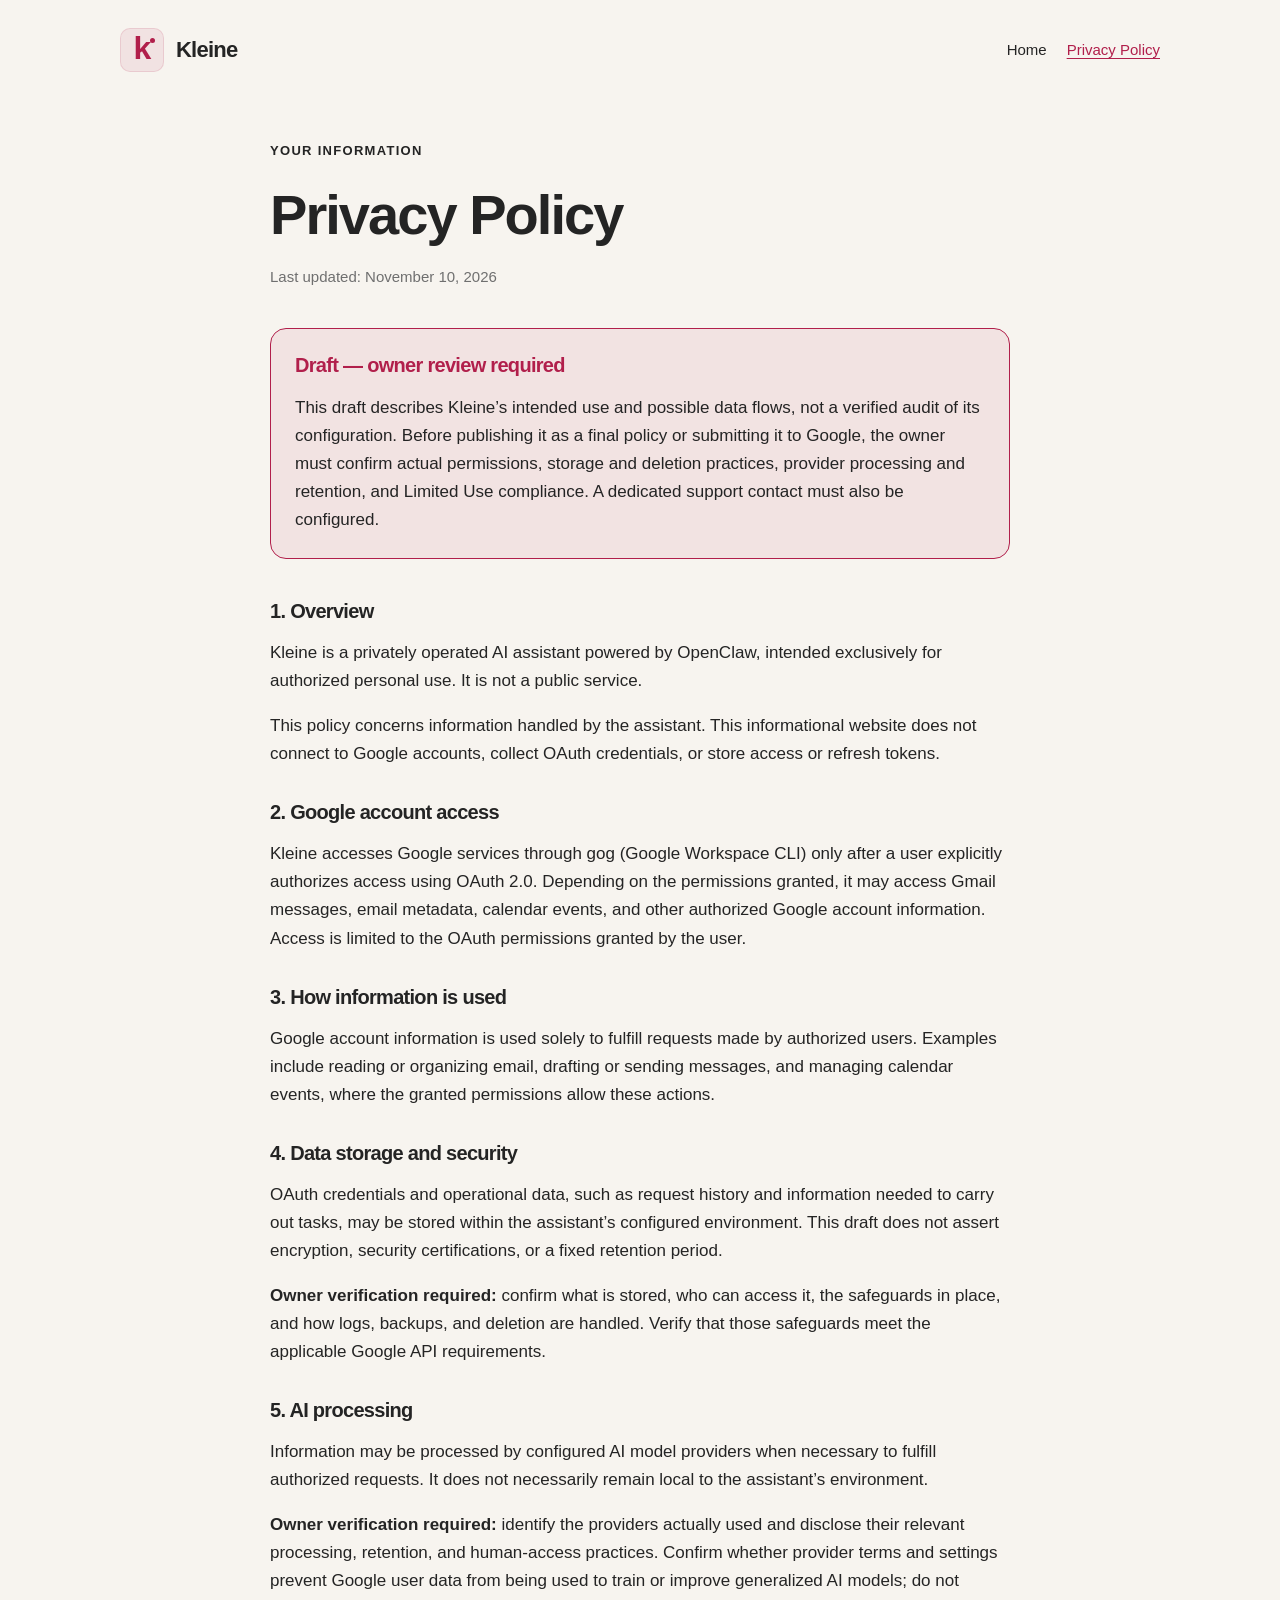
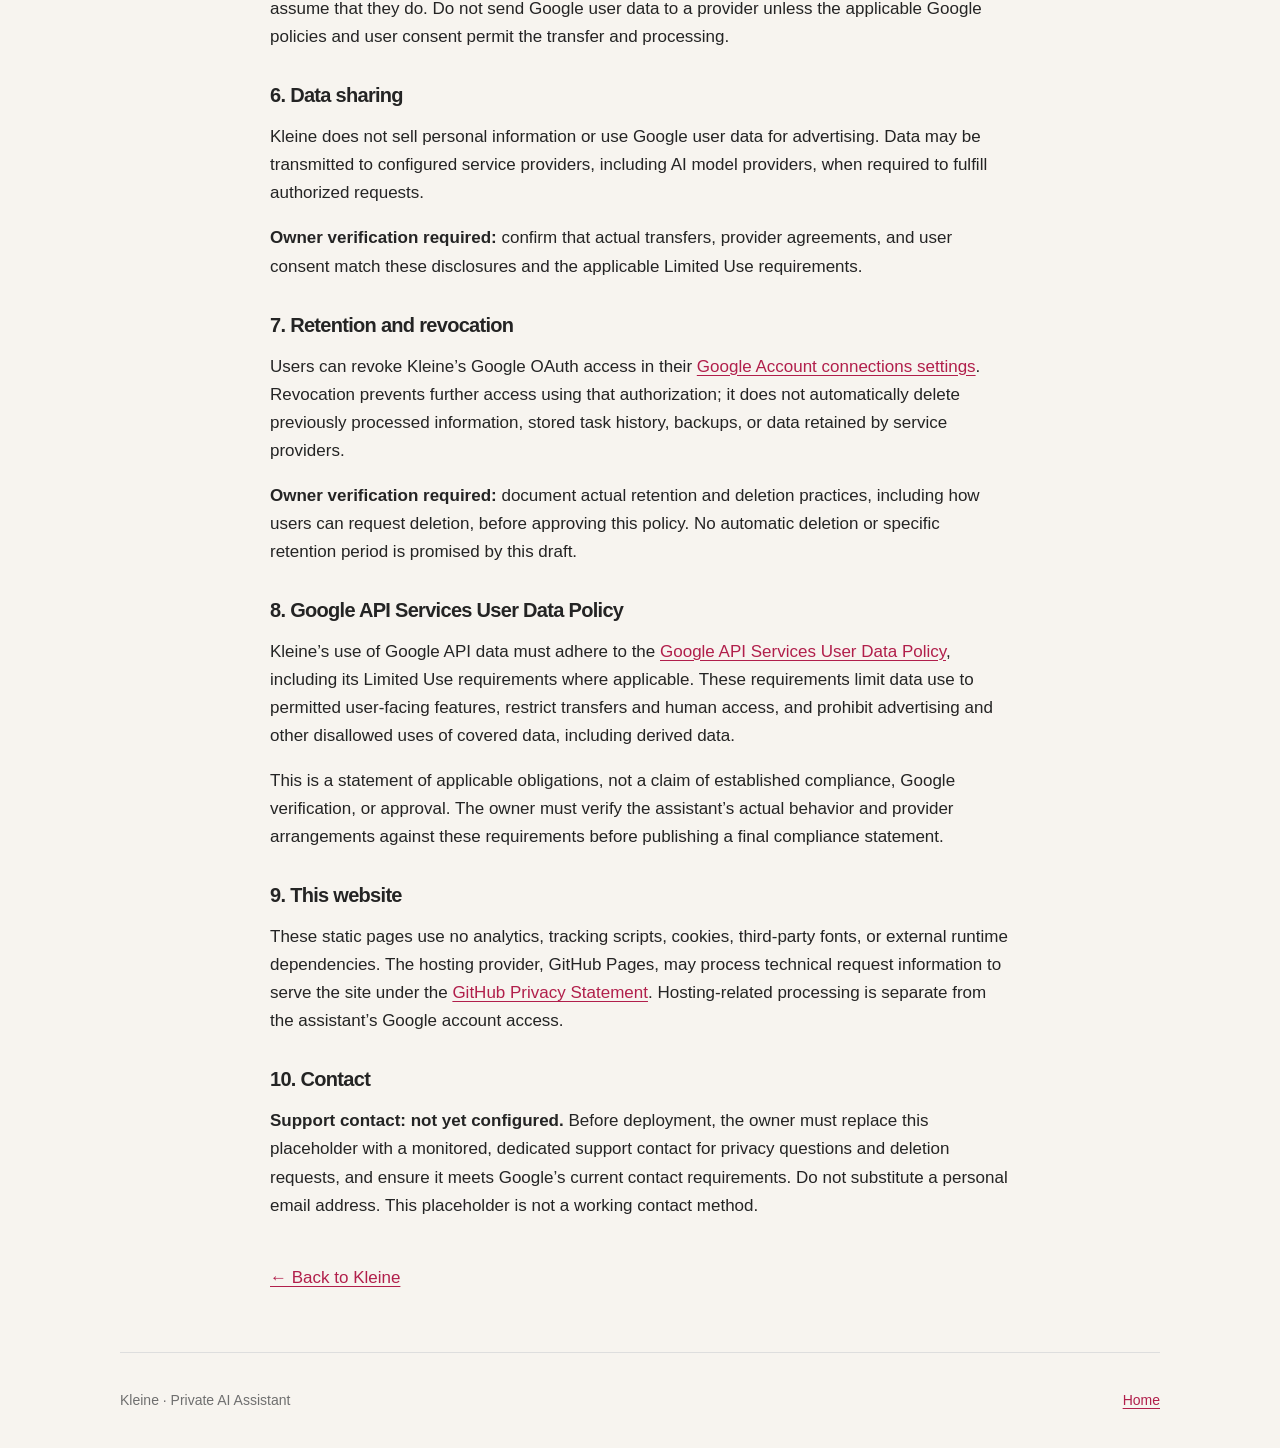
==== privacy/index.html @ 105aab3a "Create minimal Kleine OAuth branding website Co-authored-by: Copilot <223556219+Copilot@users.norepl" ====
<!doctype html>
<html lang="en">
  <head>
    <meta charset="utf-8">
    <meta name="viewport" content="width=device-width, initial-scale=1">
    <title>Privacy Policy — Kleine</title>
    <meta name="description" content="Draft privacy policy for Kleine: Google account access, information use, storage, AI processing, sharing, retention, and revocation. Requires owner review.">
    <meta name="color-scheme" content="light dark">
    <meta property="og:type" content="website">
    <meta property="og:locale" content="en_US">
    <meta property="og:site_name" content="Kleine">
    <meta property="og:title" content="Privacy Policy — Kleine">
    <meta property="og:description" content="How Kleine handles Google account information. Draft requiring owner review before publication as a final policy.">
    <script>
      (() => {
        const param = new URLSearchParams(window.location.search).get("scoutTheme");
        const theme =
          param || (window.matchMedia("(prefers-color-scheme: dark)").matches ? "dark" : "light");
        document.documentElement.setAttribute("data-theme", theme);
      })();
    </script>
    <link rel="icon" href="../assets/favicon.svg" type="image/svg+xml">
    <link rel="stylesheet" href="../assets/styles.css">
  </head>
  <body>
    <a class="skip-link" href="#main">Skip to content</a>
    <header class="site-header">
      <a class="brand" href="../" aria-label="Kleine home">
        <span class="brand-mark" aria-hidden="true">k<span></span></span>
        <span>Kleine</span>
      </a>
      <nav aria-label="Main navigation">
        <a href="../">Home</a>
        <a href="./" aria-current="page">Privacy Policy</a>
      </nav>
    </header>

    <main id="main" class="policy">
      <header class="policy-header">
        <p class="eyebrow">Your information</p>
        <h1>Privacy Policy</h1>
        <p class="updated">Last updated: <time datetime="2026-11-10">November 10, 2026</time></p>
      </header>

      <aside class="review-notice" aria-labelledby="review-title">
        <h2 id="review-title">Draft &mdash; owner review required</h2>
        <p>This draft describes Kleine&rsquo;s intended use and possible data flows, not a
          verified audit of its configuration. Before publishing it as a final policy or
          submitting it to Google, the owner must confirm actual permissions, storage and
          deletion practices, provider processing and retention, and Limited Use compliance.
          A dedicated support contact must also be configured.</p>
      </aside>

      <section aria-labelledby="overview">
        <h2 id="overview">1. Overview</h2>
        <p>Kleine is a privately operated AI assistant powered by OpenClaw, intended
          exclusively for authorized personal use. It is not a public service.</p>
        <p>This policy concerns information handled by the assistant. This informational
          website does not connect to Google accounts, collect OAuth credentials, or
          store access or refresh tokens.</p>
      </section>

      <section aria-labelledby="access">
        <h2 id="access">2. Google account access</h2>
        <p>Kleine accesses Google services through gog (Google Workspace CLI) only after
          a user explicitly authorizes access using OAuth 2.0. Depending on the permissions
          granted, it may access Gmail messages, email metadata, calendar events, and other
          authorized Google account information. Access is limited to the OAuth permissions
          granted by the user.</p>
      </section>

      <section aria-labelledby="use">
        <h2 id="use">3. How information is used</h2>
        <p>Google account information is used solely to fulfill requests made by authorized
          users. Examples include reading or organizing email, drafting or sending messages,
          and managing calendar events, where the granted permissions allow these actions.</p>
      </section>

      <section aria-labelledby="storage">
        <h2 id="storage">4. Data storage and security</h2>
        <p>OAuth credentials and operational data, such as request history and information
          needed to carry out tasks, may be stored within the assistant&rsquo;s configured
          environment. This draft does not assert encryption, security certifications, or
          a fixed retention period.</p>
        <p><strong>Owner verification required:</strong> confirm what is stored, who can
          access it, the safeguards in place, and how logs, backups, and deletion are handled.
          Verify that those safeguards meet the applicable Google API requirements.</p>
      </section>

      <section aria-labelledby="ai">
        <h2 id="ai">5. AI processing</h2>
        <p>Information may be processed by configured AI model providers when necessary
          to fulfill authorized requests. It does not necessarily remain local to the
          assistant&rsquo;s environment.</p>
        <p><strong>Owner verification required:</strong> identify the providers actually
          used and disclose their relevant processing, retention, and human-access practices.
          Confirm whether provider terms and settings prevent Google user data from being
          used to train or improve generalized AI models; do not assume that they do.
          Do not send Google user data to a provider unless the applicable Google policies
          and user consent permit the transfer and processing.</p>
      </section>

      <section aria-labelledby="sharing">
        <h2 id="sharing">6. Data sharing</h2>
        <p>Kleine does not sell personal information or use Google user data for advertising.
          Data may be transmitted to configured service providers, including AI model
          providers, when required to fulfill authorized requests.</p>
        <p><strong>Owner verification required:</strong> confirm that actual transfers,
          provider agreements, and user consent match these disclosures and the applicable
          Limited Use requirements.</p>
      </section>

      <section aria-labelledby="retention">
        <h2 id="retention">7. Retention and revocation</h2>
        <p>Users can revoke Kleine&rsquo;s Google OAuth access in their
          <a href="https://myaccount.google.com/connections">Google Account connections settings</a>.
          Revocation prevents further access using that authorization; it does not
          automatically delete previously processed information, stored task history,
          backups, or data retained by service providers.</p>
        <p><strong>Owner verification required:</strong> document actual retention and
          deletion practices, including how users can request deletion, before approving
          this policy. No automatic deletion or specific retention period is promised
          by this draft.</p>
      </section>

      <section aria-labelledby="google-policy">
        <h2 id="google-policy">8. Google API Services User Data Policy</h2>
        <p>Kleine&rsquo;s use of Google API data must adhere to the
          <a href="https://developers.google.com/terms/api-services-user-data-policy">Google
          API Services User Data Policy</a>, including its Limited Use requirements
          where applicable. These requirements limit data use to permitted user-facing
          features, restrict transfers and human access, and prohibit advertising and
          other disallowed uses of covered data, including derived data.</p>
        <p>This is a statement of applicable obligations, not a claim of established
          compliance, Google verification, or approval. The owner must verify the
          assistant&rsquo;s actual behavior and provider arrangements against these
          requirements before publishing a final compliance statement.</p>
      </section>

      <section aria-labelledby="website">
        <h2 id="website">9. This website</h2>
        <p>These static pages use no analytics, tracking scripts, cookies, third-party
          fonts, or external runtime dependencies. The hosting provider, GitHub Pages,
          may process technical request information to serve the site under the
          <a href="https://docs.github.com/en/site-policy/privacy-policies/github-privacy-statement">GitHub Privacy Statement</a>.
          Hosting-related processing is separate from the assistant&rsquo;s Google account access.</p>
      </section>

      <section aria-labelledby="contact">
        <h2 id="contact">10. Contact</h2>
        <p><strong>Support contact: not yet configured.</strong> Before deployment, the
          owner must replace this placeholder with a monitored, dedicated support contact
          for privacy questions and deletion requests, and ensure it meets Google&rsquo;s
          current contact requirements. Do not substitute a personal email address.
          This placeholder is not a working contact method.</p>
      </section>

      <a class="back-link" href="../">&larr; Back to Kleine</a>
    </main>

    <footer class="site-footer">
      <p>Kleine &middot; Private AI Assistant</p>
      <a href="../">Home</a>
    </footer>
  </body>
</html>
---- assets/styles.css ----
:root {
  color-scheme: light;
  --cp-bg: #f7f4ef;
  --cp-bg-elevated: #fcfbf8;
  --cp-surface: #ffffff;
  --cp-surface-soft: #f5f5f5;
  --cp-border: #dedede;
  --cp-border-strong: #919191;
  --cp-text: #242424;
  --cp-text-muted: #5c5c5c;
  --cp-text-soft: #6f6f6f;
  --cp-accent: #b11f4b;
  --cp-accent-hover: #9a1a41;
  --cp-accent-soft: rgba(177, 31, 75, 0.08);
  --cp-accent-fg: #ffffff;
  --cp-success: #16a34a;
  --cp-danger: #dc2626;
  --cp-warning: #f59e0b;
  --cp-link: #0078d4;
  --cp-shadow: 0 18px 48px rgba(0, 0, 0, 0.12);
  --cp-overlay: rgba(255, 255, 255, 0.8);
  --cp-panel: rgba(255, 255, 255, 0.86);
  --cp-panel-strong: rgba(255, 255, 255, 0.96);
  --cp-sheen: rgba(255, 255, 255, 0.55);
  --cp-highlight: rgba(177, 31, 75, 0.12);
}

html[data-theme="dark"] {
  color-scheme: dark;
  --cp-bg: #3d3b3a;
  --cp-bg-elevated: #343231;
  --cp-surface: #292929;
  --cp-surface-soft: #2e2e2e;
  --cp-border: #474747;
  --cp-border-strong: #5f5f5f;
  --cp-text: #dedede;
  --cp-text-muted: #919191;
  --cp-text-soft: #b0b0b0;
  --cp-accent: #fd8ea1;
  --cp-accent-hover: #fb7b91;
  --cp-accent-soft: rgba(253, 142, 161, 0.14);
  --cp-accent-fg: #1a1a1a;
  --cp-success: #4ade80;
  --cp-danger: #f87171;
  --cp-warning: #fbbf24;
  --cp-link: #4da6ff;
  --cp-shadow: 0 18px 48px rgba(0, 0, 0, 0.32);
  --cp-overlay: rgba(41, 41, 41, 0.88);
  --cp-panel: rgba(41, 41, 41, 0.72);
  --cp-panel-strong: rgba(41, 41, 41, 0.96);
  --cp-sheen: rgba(255, 255, 255, 0.04);
  --cp-highlight: rgba(253, 142, 161, 0.12);
}

@media (prefers-color-scheme: dark) {
  html:not([data-theme]) {
    color-scheme: dark;
    --cp-bg: #3d3b3a;
    --cp-bg-elevated: #343231;
    --cp-surface: #292929;
    --cp-border: #474747;
    --cp-text: #dedede;
    --cp-text-soft: #b0b0b0;
    --cp-accent: #fd8ea1;
    --cp-accent-hover: #fb7b91;
    --cp-accent-soft: rgba(253, 142, 161, 0.14);
    --cp-highlight: rgba(253, 142, 161, 0.12);
  }
}

* {
  box-sizing: border-box;
}

body {
  margin: 0;
  min-height: 100vh;
  display: flex;
  flex-direction: column;
  background: var(--cp-bg);
  color: var(--cp-text);
  font-family: "Segoe UI", Aptos, Calibri, -apple-system, BlinkMacSystemFont, sans-serif;
  font-size: 1.0625rem;
  line-height: 1.65;
  overflow-wrap: break-word;
}

a {
  color: var(--cp-accent);
  text-underline-offset: 0.2em;
}

a:hover {
  color: var(--cp-text);
  text-decoration-thickness: 0.12em;
}

a:focus-visible {
  outline: 3px solid var(--cp-accent);
  outline-offset: 5px;
  border-radius: 4px;
}

.skip-link {
  position: absolute;
  top: 12px;
  left: 16px;
  z-index: 1;
  padding: 8px 16px;
  background: var(--cp-surface);
  transform: translateY(-200%);
}

.skip-link:focus {
  transform: translateY(0);
}

.site-header,
main,
.site-footer {
  width: min(100% - 48px, 1040px);
  margin-inline: auto;
}

.site-header {
  display: flex;
  flex-wrap: wrap;
  align-items: center;
  justify-content: space-between;
  gap: 16px 24px;
  padding-block: 28px;
}

.brand {
  display: inline-flex;
  align-items: center;
  gap: 12px;
  color: var(--cp-text);
  font-size: 1.375rem;
  font-weight: 700;
  text-decoration: none;
  letter-spacing: -0.035em;
}

.brand-mark {
  position: relative;
  display: grid;
  place-items: center;
  width: 44px;
  height: 44px;
  padding-bottom: 4px;
  border: 1px solid var(--cp-highlight);
  border-radius: 0.625rem;
  background: var(--cp-accent-soft);
  color: var(--cp-accent);
  font-size: 2rem;
  font-weight: 600;
  line-height: 1;
}

.brand-mark span {
  position: absolute;
  top: 9px;
  right: 8px;
  width: 5px;
  height: 5px;
  border-radius: 50%;
  background: var(--cp-accent);
}

nav {
  display: flex;
  flex-wrap: wrap;
  gap: 4px 20px;
}

nav a {
  display: inline-flex;
  align-items: center;
  min-height: 44px;
  color: var(--cp-text);
  font-size: 0.9375rem;
  text-decoration: none;
}

nav a[aria-current="page"] {
  color: var(--cp-accent);
  text-decoration: underline;
}

main {
  flex: 1;
}

h1,
h2,
p {
  margin-top: 0;
}

h1,
h2 {
  line-height: 1.2;
  letter-spacing: -0.035em;
}

h2 {
  font-size: 1.25rem;
}

.hero {
  margin-block: 24px 40px;
  padding: clamp(40px, 7vw, 80px) 24px;
  border: 1px solid var(--cp-border);
  border-radius: 16px;
  background: linear-gradient(145deg, var(--cp-bg-elevated), var(--cp-accent-soft));
  text-align: center;
}

.eyebrow {
  margin-bottom: 20px;
  color: var(--cp-text);
  font-size: 0.8125rem;
  font-weight: 700;
  letter-spacing: 0.1em;
  text-transform: uppercase;
}

.hero h1 {
  margin-bottom: 16px;
  font-size: clamp(3.75rem, 11vw, 6.5rem);
  font-weight: 650;
  letter-spacing: -0.065em;
}

.tagline {
  margin-bottom: 24px;
  font-size: clamp(1.375rem, 4vw, 2rem);
  line-height: 1.3;
  letter-spacing: -0.025em;
}

.hero-description {
  max-width: 500px;
  margin: 0 auto 24px;
}

.name-note {
  margin-bottom: 0;
  color: var(--cp-text);
  font-size: 0.9375rem;
}

.feature-grid {
  display: grid;
  grid-template-columns: repeat(3, minmax(0, 1fr));
  gap: 20px;
}

.card {
  padding: 28px;
  border: 1px solid var(--cp-border);
  border-radius: 16px;
  background: var(--cp-bg-elevated);
}

.card-label {
  display: block;
  margin-bottom: 20px;
  color: var(--cp-accent);
  font-size: 0.8125rem;
  font-weight: 700;
}

.card h2 {
  margin-bottom: 12px;
}

.card p {
  margin-bottom: 0;
  font-size: 1rem;
}

.private-note {
  display: flex;
  align-items: center;
  justify-content: space-between;
  gap: 24px;
  padding: 48px 0;
}

.private-note div {
  max-width: 620px;
}

.private-note h2 {
  margin-bottom: 12px;
}

.private-note p {
  margin-bottom: 0;
  font-size: 1rem;
}

.policy-link {
  flex-shrink: 0;
  padding-block: 12px;
  font-size: 1rem;
  font-weight: 600;
}

.site-footer {
  display: flex;
  flex-wrap: wrap;
  justify-content: space-between;
  align-items: center;
  gap: 8px 24px;
  padding-block: 24px;
  border-top: 1px solid var(--cp-border);
  color: var(--cp-text-soft);
  font-size: 0.875rem;
}

.site-footer p {
  margin-bottom: 0;
}

.site-footer a {
  padding-block: 12px;
}

.policy {
  max-width: 740px;
  padding-bottom: 48px;
}

.policy-header {
  padding-block: 40px 24px;
}

.policy-header h1 {
  margin-bottom: 16px;
  font-size: clamp(2.5rem, 7vw, 3.5rem);
}

.updated {
  color: var(--cp-text-soft);
  font-size: 0.9375rem;
}

.review-notice {
  margin-bottom: 40px;
  padding: 24px;
  border: 1px solid var(--cp-accent);
  border-radius: 16px;
  background: var(--cp-accent-soft);
}

.review-notice h2 {
  color: var(--cp-accent);
}

.review-notice p {
  margin-bottom: 0;
}

.policy section {
  margin-bottom: 32px;
}

.policy section h2 {
  margin-bottom: 16px;
}

.back-link {
  display: inline-block;
  padding-block: 12px;
}

@media (max-width: 760px) {
  .feature-grid {
    grid-template-columns: 1fr;
  }

  .private-note {
    align-items: flex-start;
    flex-direction: column;
    gap: 12px;
  }
}

@media (max-width: 400px) {
  .site-header,
  main,
  .site-footer {
    width: calc(100% - 32px);
  }

  .site-header {
    padding-block: 20px;
  }

  .hero {
    margin-top: 12px;
    padding-inline: 16px;
  }
}
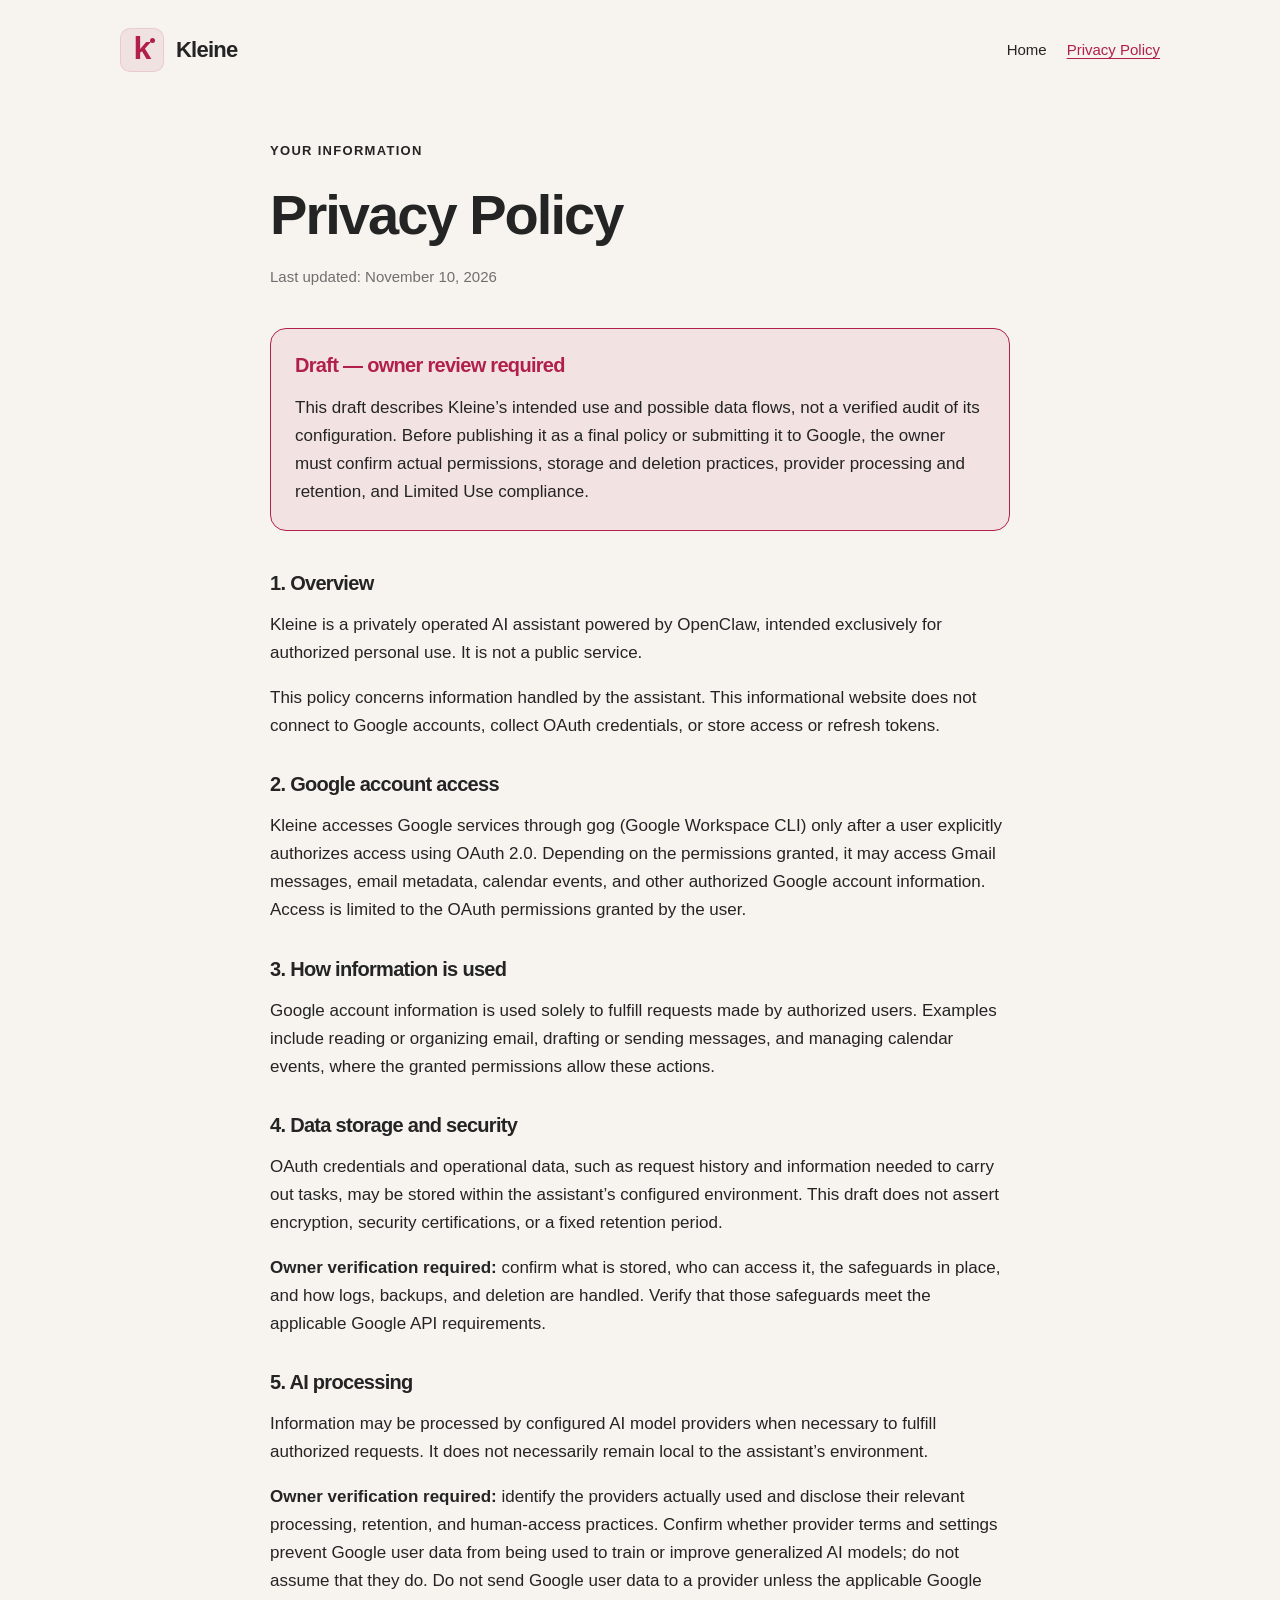
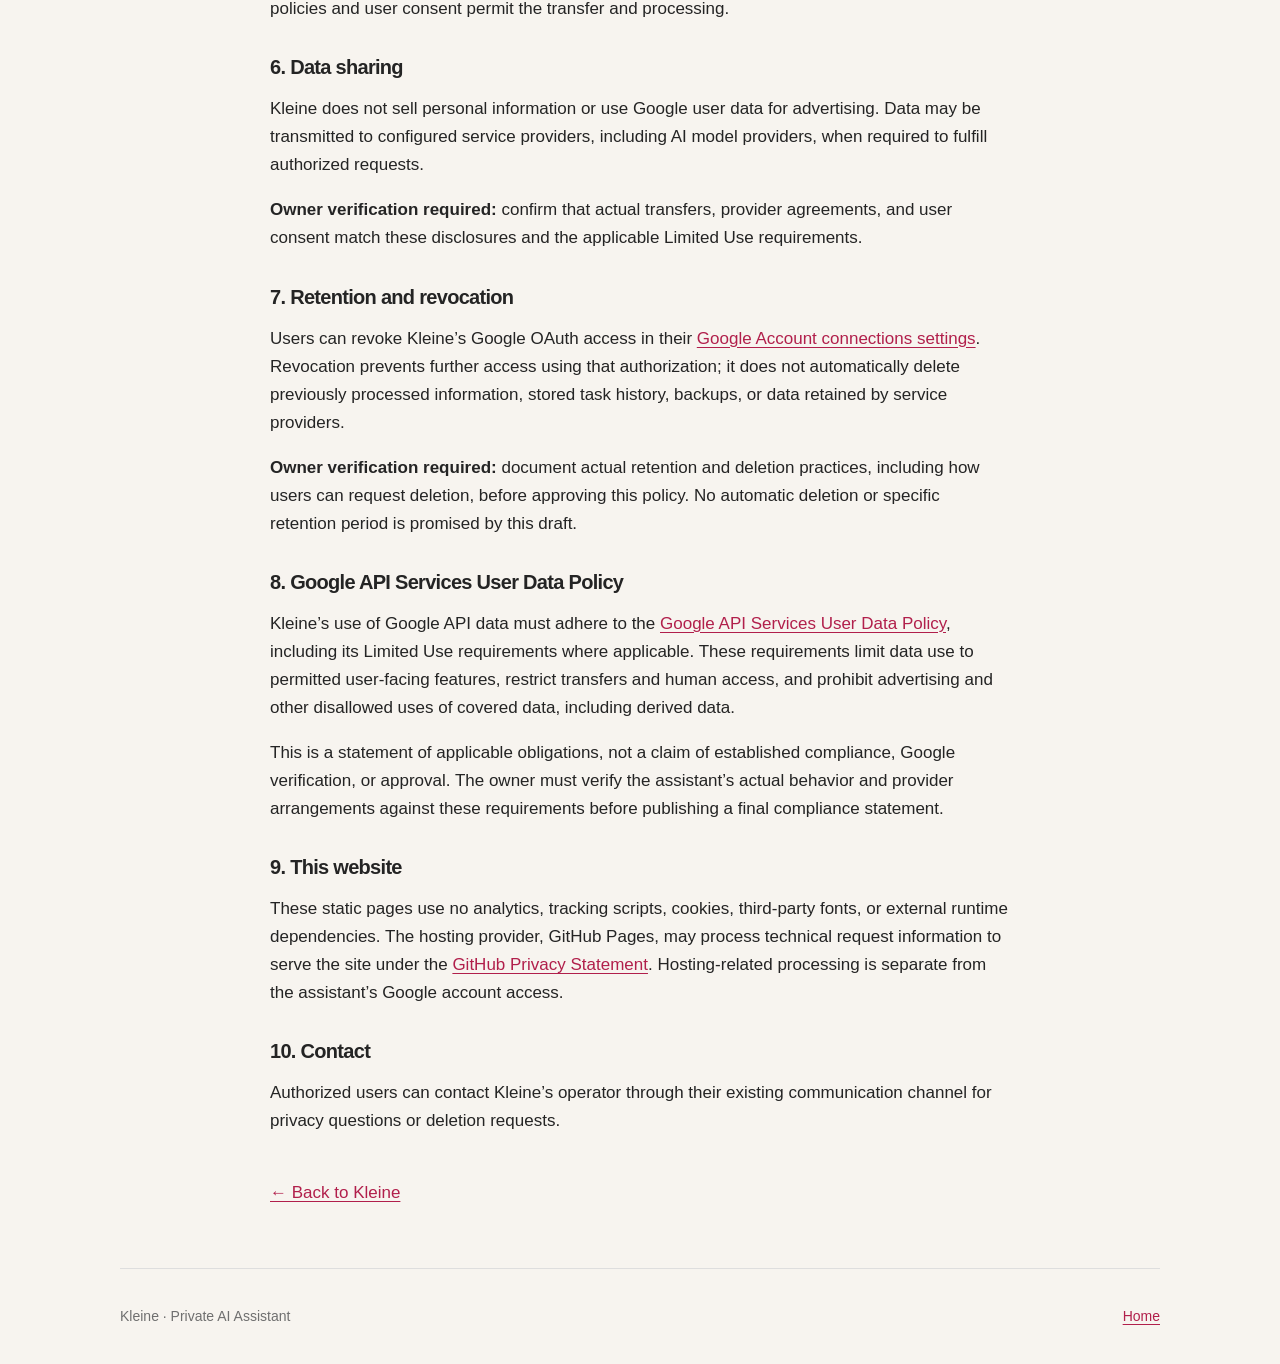
==== commit e129f679: "Clarify privacy contact and OAuth support requirements Co-authored-by: Copilot <223556219+Copilot@us" ====
--- a/privacy/index.html
+++ b/privacy/index.html
@@ -47,8 +47,7 @@
         <p>This draft describes Kleine&rsquo;s intended use and possible data flows, not a
           verified audit of its configuration. Before publishing it as a final policy or
           submitting it to Google, the owner must confirm actual permissions, storage and
-          deletion practices, provider processing and retention, and Limited Use compliance.
-          A dedicated support contact must also be configured.</p>
+          deletion practices, provider processing and retention, and Limited Use compliance.</p>
       </aside>
 
       <section aria-labelledby="overview">
@@ -148,11 +147,8 @@
 
       <section aria-labelledby="contact">
         <h2 id="contact">10. Contact</h2>
-        <p><strong>Support contact: not yet configured.</strong> Before deployment, the
-          owner must replace this placeholder with a monitored, dedicated support contact
-          for privacy questions and deletion requests, and ensure it meets Google&rsquo;s
-          current contact requirements. Do not substitute a personal email address.
-          This placeholder is not a working contact method.</p>
+        <p>Authorized users can contact Kleine&rsquo;s operator through their existing
+          communication channel for privacy questions or deletion requests.</p>
       </section>
 
       <a class="back-link" href="../">&larr; Back to Kleine</a>
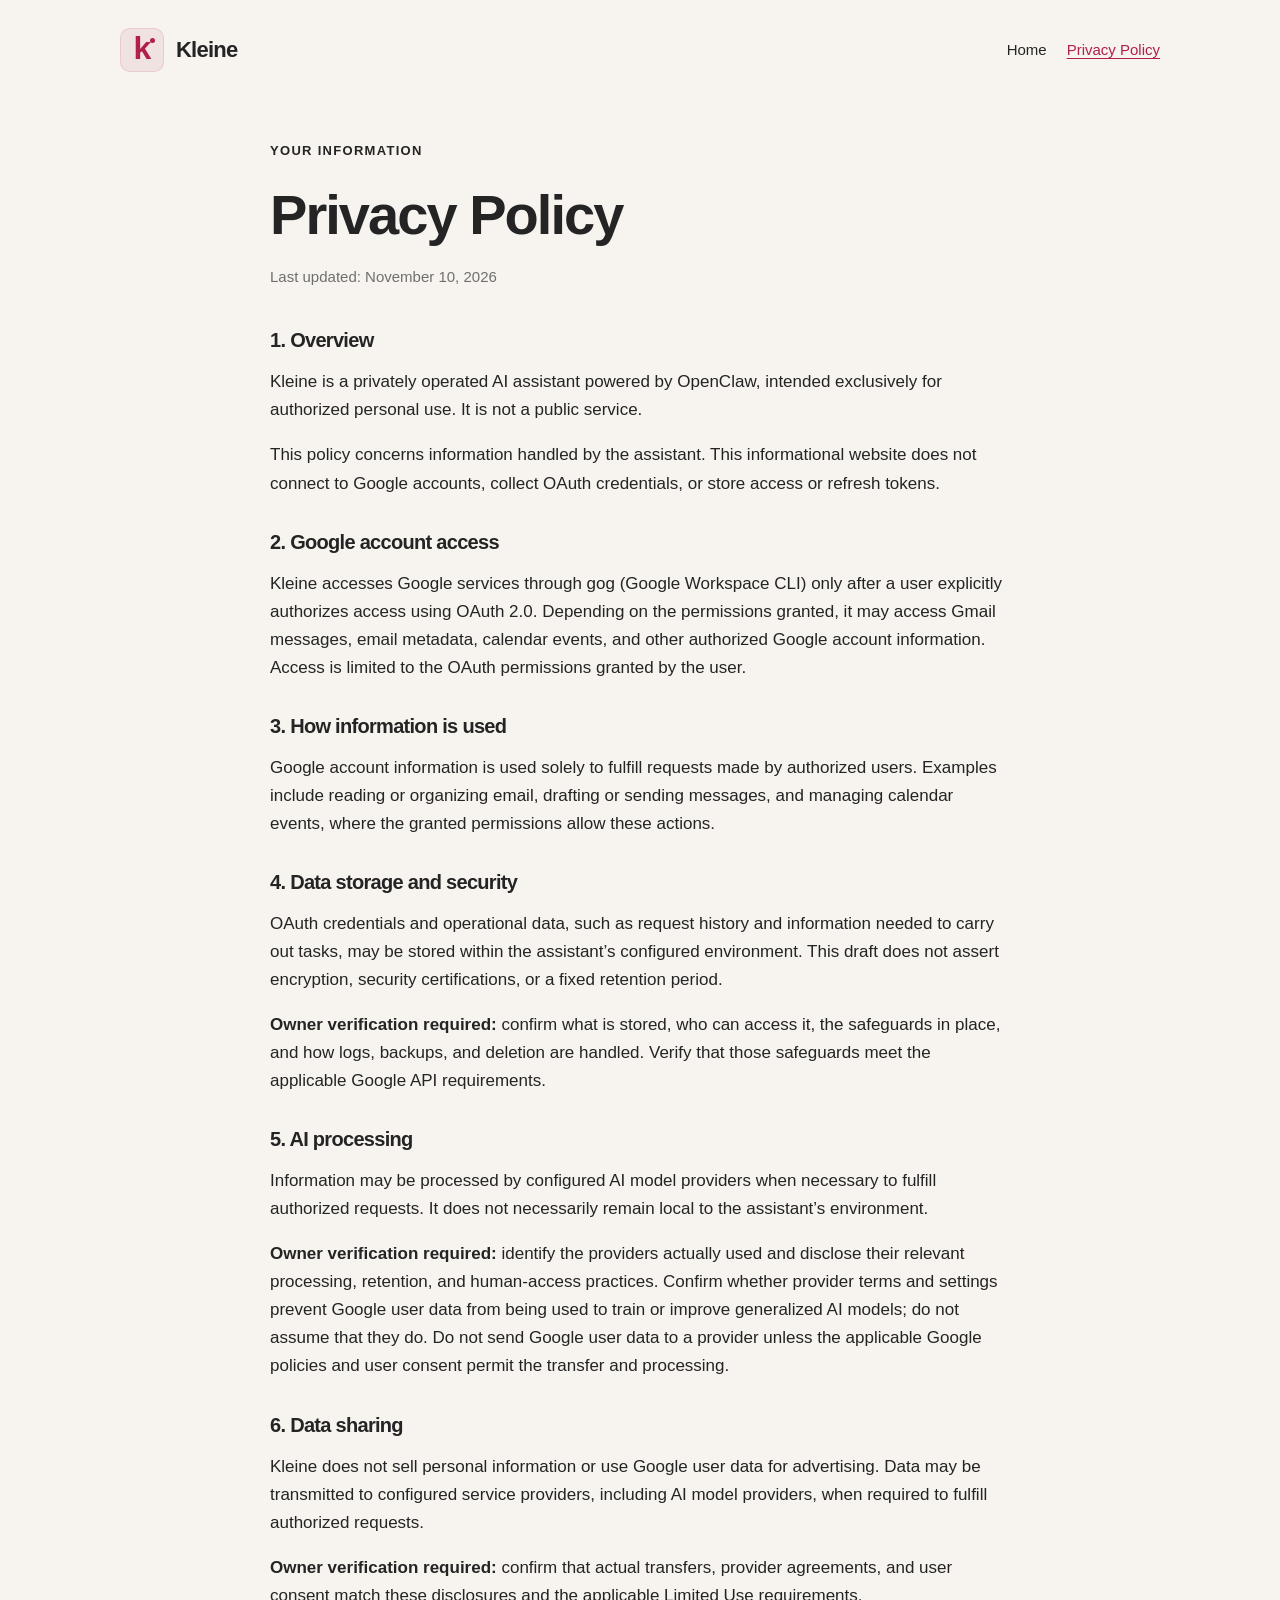
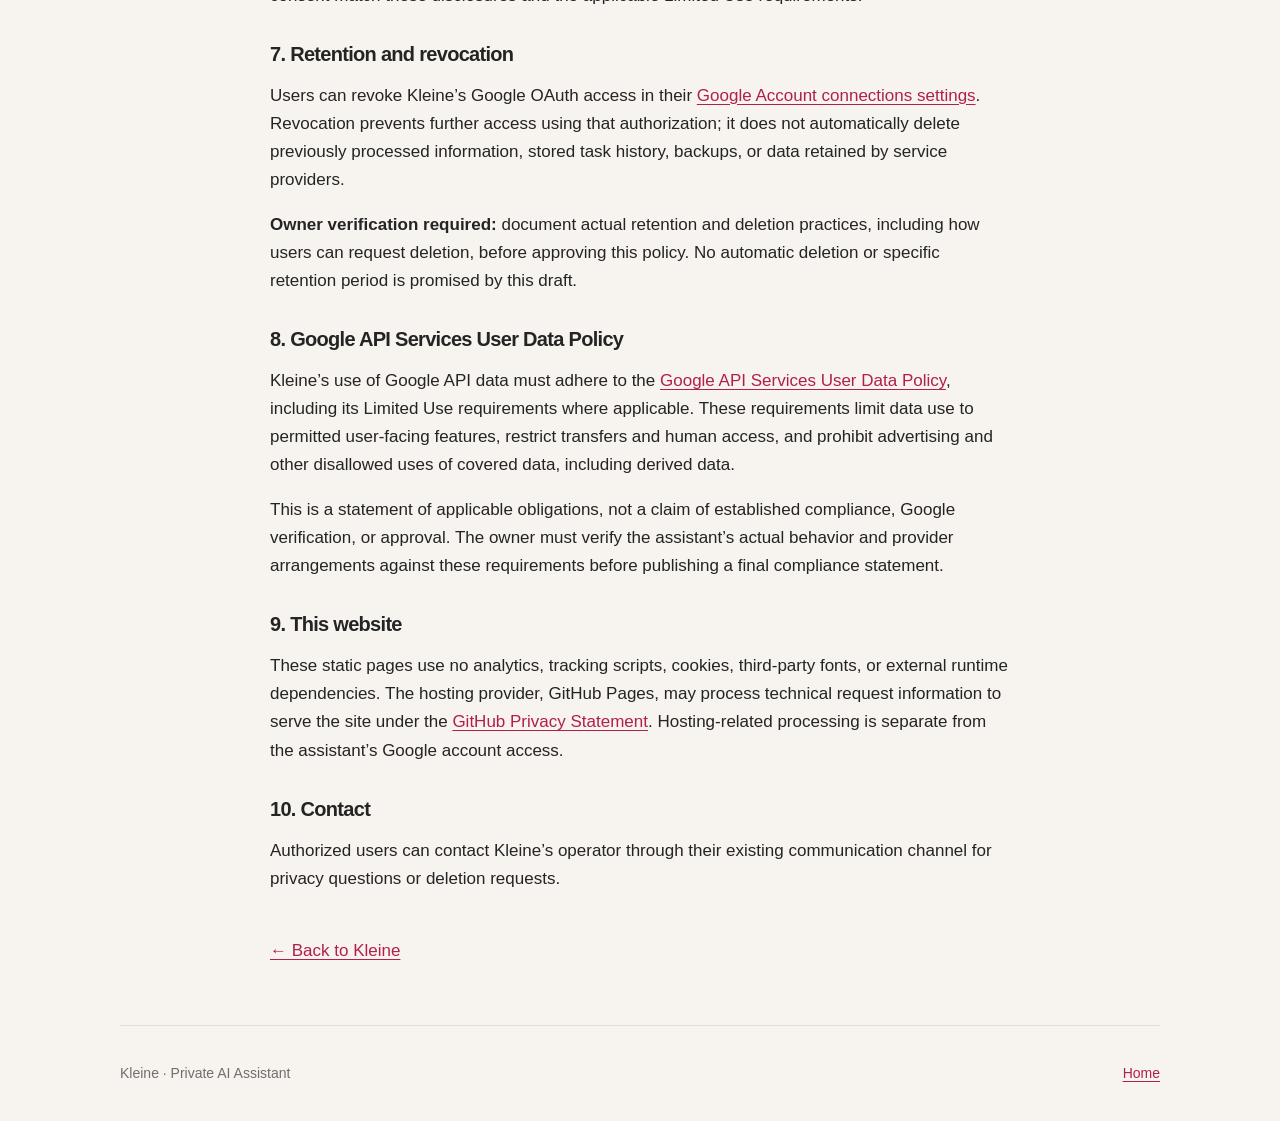
==== commit 218fba67: "Remove privacy policy draft banner Co-authored-by: Copilot <223556219+Copilot@users.noreply.github.c" ====
--- a/privacy/index.html
+++ b/privacy/index.html
@@ -41,14 +41,6 @@
         <h1>Privacy Policy</h1>
         <p class="updated">Last updated: <time datetime="2026-11-10">November 10, 2026</time></p>
       </header>
-
-      <aside class="review-notice" aria-labelledby="review-title">
-        <h2 id="review-title">Draft &mdash; owner review required</h2>
-        <p>This draft describes Kleine&rsquo;s intended use and possible data flows, not a
-          verified audit of its configuration. Before publishing it as a final policy or
-          submitting it to Google, the owner must confirm actual permissions, storage and
-          deletion practices, provider processing and retention, and Limited Use compliance.</p>
-      </aside>
 
       <section aria-labelledby="overview">
         <h2 id="overview">1. Overview</h2>
